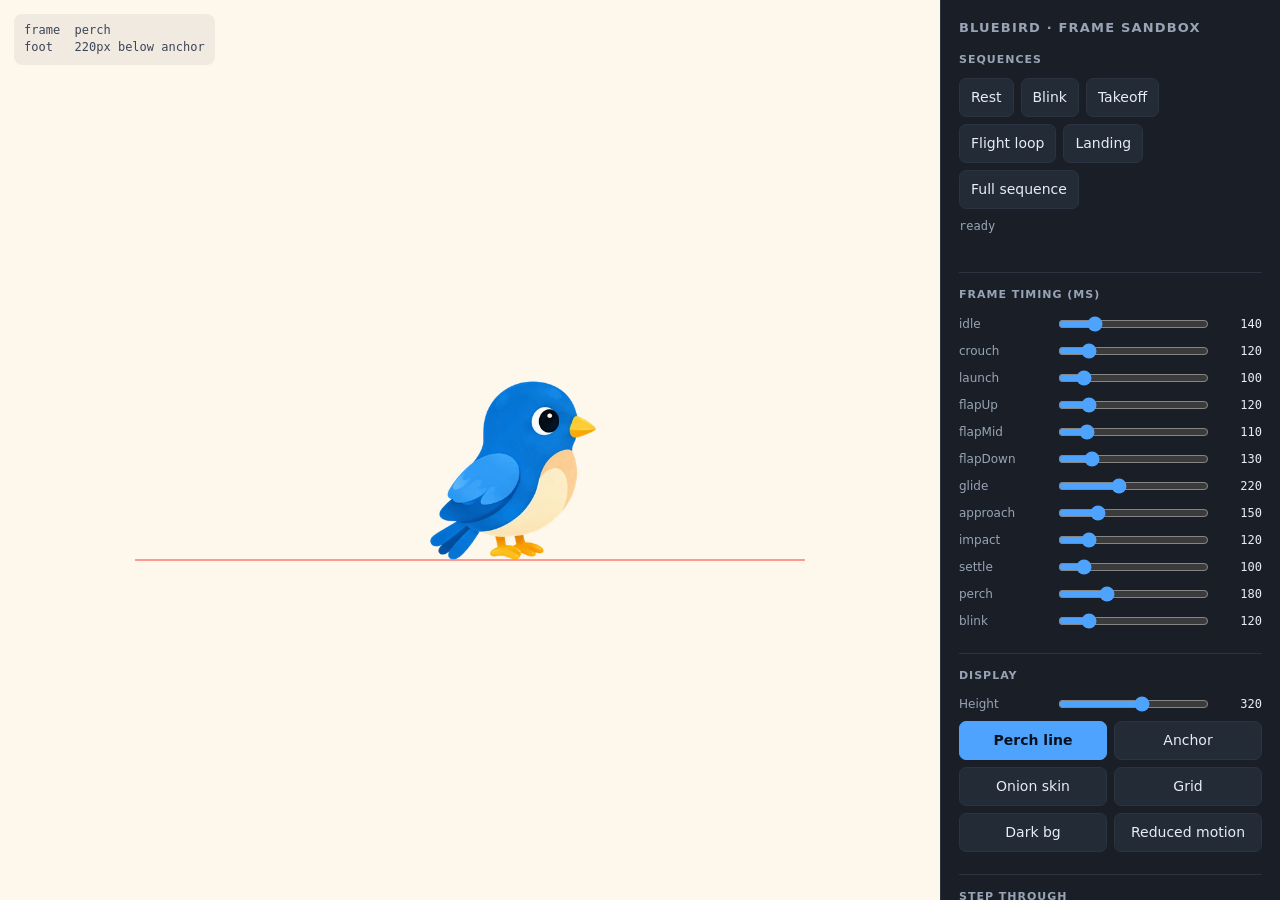
==== sandbox/index.html @ 8856bd6c "Bluebird Bakery: sprite pipeline, flight controller and one-page site - Bluebird sprite: source rend" ====
<!doctype html>
<html lang="en">
<head>
<meta charset="utf-8">
<meta name="viewport" content="width=device-width,initial-scale=1">
<title>Bluebird - frame animation sandbox</title>
<style>
  :root{
    --bg:#12151b; --panel:#1a1f27; --line:#2b3340; --ink:#e8edf5;
    --muted:#98a4b6; --accent:#4ea3ff; --stage:#fdf7ec; --h:320px;
  }
  *{box-sizing:border-box}
  body{margin:0;font:14px/1.5 ui-sans-serif,system-ui,-apple-system,"Segoe UI",Roboto,sans-serif;
       background:var(--bg);color:var(--ink);display:grid;grid-template-columns:1fr 340px;height:100vh}
  @media (max-width:900px){body{grid-template-columns:1fr;height:auto}}

  /* ---- stage ---- */
  #stage{position:relative;display:grid;place-items:center;background:var(--stage);overflow:hidden}
  #stage.dark{--stage:#141c26}
  #stage.grid{background-image:linear-gradient(rgba(0,0,0,.06) 1px,transparent 1px),
              linear-gradient(90deg,rgba(0,0,0,.06) 1px,transparent 1px);background-size:32px 32px}
  #birdWrap{position:relative;line-height:0}
  #bird{height:var(--h);width:auto;display:block}
  #onion{position:absolute;left:0;top:0;pointer-events:none;opacity:.26;display:none}
  #onion img{position:absolute;left:0;top:0;height:var(--h);width:auto}
  #stage.onion #onion{display:block}
  /* perch line sits where the current frame's feet make contact */
  #perchLine{position:absolute;left:-160px;right:-160px;height:2px;background:#ff4d4d;opacity:.55;display:none}
  #stage.perch #perchLine{display:block}
  #anchorDot{position:absolute;width:9px;height:9px;margin:-5px 0 0 -5px;border-radius:50%;
             background:#ff4d4d;box-shadow:0 0 0 2px #fff;display:none}
  #stage.anchor #anchorDot{display:block}
  #hud{position:absolute;top:14px;left:14px;white-space:pre;
       font:12px/1.45 ui-monospace,SFMono-Regular,Menlo,monospace;
       color:#3c4657;background:rgba(0,0,0,.05);padding:8px 10px;border-radius:8px}
  #stage.dark #hud{color:#9fb0c6}

  /* ---- panel ---- */
  #panel{background:var(--panel);border-left:1px solid var(--line);overflow-y:auto;padding:18px}
  h1{font-size:13px;letter-spacing:.09em;text-transform:uppercase;color:var(--muted);margin:0 0 14px}
  h2{font-size:11px;letter-spacing:.09em;text-transform:uppercase;color:var(--muted);
     margin:22px 0 10px;padding-top:14px;border-top:1px solid var(--line)}
  button{font:inherit;background:#232b36;color:var(--ink);border:1px solid var(--line);
         border-radius:7px;padding:8px 11px;cursor:pointer}
  button:hover{background:#2c3542;border-color:#3d4859}
  button.on{background:var(--accent);border-color:var(--accent);color:#08121e;font-weight:600}
  .row{display:flex;flex-wrap:wrap;gap:7px}
  .slider{display:grid;grid-template-columns:88px 1fr 46px;align-items:center;gap:9px;margin:7px 0}
  .slider label{font-size:12px;color:var(--muted)}
  .slider output{font:12px ui-monospace,Menlo,monospace;color:var(--ink);text-align:right}
  input[type=range]{width:100%;accent-color:var(--accent)}
  .toggles{display:grid;grid-template-columns:1fr 1fr;gap:7px}
  #status{font:12px ui-monospace,Menlo,monospace;color:var(--muted);margin-top:10px;min-height:2.6em}
  textarea{width:100%;height:150px;background:#0f1319;color:#cfe0f5;border:1px solid var(--line);
           border-radius:7px;padding:9px;font:11px/1.5 ui-monospace,Menlo,monospace;resize:vertical}
</style>
</head>
<body>
  <div id="stage" class="perch">
    <div id="hud">loading frames...</div>
    <div id="birdWrap">
      <div id="onion"></div>
      <img id="bird" alt="Bluebird">
      <div id="perchLine"></div>
      <div id="anchorDot"></div>
    </div>
  </div>

  <div id="panel">
    <h1>Bluebird &middot; frame sandbox</h1>

    <h2 style="border:0;padding:0;margin-top:0">Sequences</h2>
    <div class="row" id="seqRow">
      <button data-seq="rest">Rest</button>
      <button data-seq="blink">Blink</button>
      <button data-seq="takeoff">Takeoff</button>
      <button data-seq="flight" id="flightBtn">Flight loop</button>
      <button data-seq="landing">Landing</button>
      <button data-seq="full">Full sequence</button>
    </div>
    <div id="status">&mdash;</div>

    <h2>Frame timing (ms)</h2>
    <div id="timingSliders"></div>

    <h2>Display</h2>
    <div class="slider">
      <label for="sizeR">Height</label>
      <input type="range" id="sizeR" min="60" max="520" value="320">
      <output id="sizeV">320</output>
    </div>
    <div class="toggles">
      <button data-tog="perch" class="on">Perch line</button>
      <button data-tog="anchor">Anchor</button>
      <button data-tog="onion">Onion skin</button>
      <button data-tog="grid">Grid</button>
      <button data-tog="dark">Dark bg</button>
      <button id="rmBtn">Reduced motion</button>
    </div>

    <h2>Step through</h2>
    <div class="row" id="frameBtns"></div>

    <h2>Export tuned timing</h2>
    <div class="row"><button id="exportBtn">Copy JSON</button></div>
    <textarea id="exportOut" readonly></textarea>
  </div>

<script type="module">
import { loadFrames, DEFAULT_TIMING, SEQUENCES, REST_FRAME, buildFullSequence, FRAME_IDS }
  from './src/bluebirdFrames.js';
import { BluebirdAnimator } from './src/BluebirdAnimator.js';

const stage = document.getElementById('stage');
const birdEl = document.getElementById('bird');
const hud = document.getElementById('hud');
const statusEl = document.getElementById('status');
const perchLine = document.getElementById('perchLine');
const anchorDot = document.getElementById('anchorDot');

const timing = { ...DEFAULT_TIMING };
let frames, anim, flying = false, landRequested = false;

const systemReduced = matchMedia('(prefers-reduced-motion: reduce)').matches;

function say(msg){ statusEl.textContent = msg; }

/* Keeps the perch line and anchor dot pinned to the registration data, so the
   sandbox shows exactly what the motion system will later align to. */
function updateOverlays(frameId){
  const { canvas, anchor, frames: fr } = frames.registration;
  const h = birdEl.getBoundingClientRect().height || 320;
  const k = h / canvas.height;
  anchorDot.style.left = (anchor.x * k) + 'px';
  anchorDot.style.top  = (anchor.y * k) + 'px';
  const foot = fr[frameId] ? fr[frameId].footOffsetY : null;
  if (foot == null){
    perchLine.style.visibility = 'hidden';
  } else {
    perchLine.style.visibility = 'visible';
    perchLine.style.top = ((anchor.y + foot) * k) + 'px';
  }
  hud.textContent = 'frame  ' + frameId + '\n'
    + 'foot   ' + (foot == null ? 'airborne' : foot.toFixed(0) + 'px below anchor');
}

async function init(){
  frames = await loadFrames('./frames/');
  anim = new BluebirdAnimator(birdEl, { frames, timing, reducedMotion: systemReduced });
  anim.onFrame = updateOverlays;
  anim.setFrame(REST_FRAME);

  // onion skin: every frame stacked, to eyeball registration drift
  document.getElementById('onion').innerHTML =
    FRAME_IDS.map(function(id){ return '<img src="' + frames.srcOf(id) + '" alt="">'; }).join('');

  const fb = document.getElementById('frameBtns');
  fb.innerHTML = FRAME_IDS.map(function(id){
    return '<button data-frame="' + id + '">' + id + '</button>';
  }).join('');
  fb.onclick = function(e){
    const id = e.target.dataset.frame;
    if (!id) return;
    anim.stop(); flying = false; syncFlightBtn();
    anim.setFrame(id);
    say('held on "' + id + '"');
  };

  buildTimingSliders();
  say(systemReduced ? 'prefers-reduced-motion is ON - bird stays perched.' : 'ready');
}

function buildTimingSliders(){
  const box = document.getElementById('timingSliders');
  box.innerHTML = Object.keys(timing).map(function(k){
    return '<div class="slider">'
      + '<label for="t_' + k + '">' + k + '</label>'
      + '<input type="range" id="t_' + k + '" data-k="' + k + '" min="40" max="500" step="10" value="' + timing[k] + '">'
      + '<output id="o_' + k + '">' + timing[k] + '</output>'
      + '</div>';
  }).join('');
  box.oninput = function(e){
    const k = e.target.dataset.k;
    if (!k) return;
    timing[k] = Number(e.target.value);          // live object -> applies mid-playback
    document.getElementById('o_' + k).textContent = timing[k];
  };
}

/* ---- sequence driving ----
   The animator's requestStop() only affects a sequence that is looping *right
   now*. A land request that arrives mid-takeoff would therefore be dropped, and
   the bird would flap forever. So intent lives here, in the caller: we re-read
   landRequested at every sequence boundary. The real controller uses the same
   rule for its target perch. */
async function runFlight(){
  flying = true; landRequested = false; syncFlightBtn();

  say('takeoff...');
  await anim.play(SEQUENCES.takeoff);

  if (!landRequested){
    say('flying - loop runs until you stop it');
    const looping = anim.play(SEQUENCES.flightLoop, { loop: true });
    // A request that arrived during takeoff must still be honoured.
    if (landRequested) anim.requestStop();
    await looping;
  }

  say('landing...');
  await anim.play(SEQUENCES.landing);
  flying = false; landRequested = false; syncFlightBtn();
  say('perched');
}

function syncFlightBtn(){
  const b = document.getElementById('flightBtn');
  b.classList.toggle('on', flying);
  b.textContent = flying ? 'Land' : 'Flight loop';
}

document.getElementById('seqRow').onclick = async function(e){
  const seq = e.target.dataset.seq;
  if (!seq) return;

  if (seq === 'flight'){
    if (flying){
      say('finishing this wingbeat, then landing...');
      landRequested = true;
      anim.requestStop();
    } else runFlight();
    return;
  }

  flying = false; syncFlightBtn();
  if (seq === 'rest'){ anim.stop(); anim.setFrame(REST_FRAME); say('perched'); return; }
  if (seq === 'blink'){ say('blink'); await anim.play(SEQUENCES.blink); say('perched'); return; }
  if (seq === 'takeoff'){ say('takeoff'); await anim.play(SEQUENCES.takeoff); say('airborne (held)'); return; }
  if (seq === 'landing'){ say('landing'); await anim.play(SEQUENCES.landing); say('perched'); return; }
  if (seq === 'full'){
    say('full sequence: takeoff -> 4 wingbeats + glide -> landing');
    await anim.play(buildFullSequence(4, 3));
    say('perched');
  }
};

/* ---- display toggles ---- */
document.querySelector('.toggles').onclick = function(e){
  const t = e.target.dataset.tog;
  if (!t) return;
  stage.classList.toggle(t);
  e.target.classList.toggle('on', stage.classList.contains(t));
};

document.getElementById('rmBtn').onclick = function(e){
  anim.reducedMotion = !anim.reducedMotion;
  e.target.classList.toggle('on', anim.reducedMotion);
  if (anim.reducedMotion){ anim.stop(); flying = false; syncFlightBtn(); anim.setFrame(REST_FRAME); }
  say(anim.reducedMotion
    ? 'reduced motion: sequences resolve instantly, bird holds its pose'
    : 'reduced motion off');
};

const sizeR = document.getElementById('sizeR');
sizeR.oninput = function(){
  document.documentElement.style.setProperty('--h', sizeR.value + 'px');
  document.getElementById('sizeV').textContent = sizeR.value;
  if (anim && anim.currentFrame) updateOverlays(anim.currentFrame);
};

document.getElementById('exportBtn').onclick = function(){
  const json = JSON.stringify(timing, null, 2);
  document.getElementById('exportOut').value = json;
  if (navigator.clipboard) navigator.clipboard.writeText(json);
  say('timing copied - paste into DEFAULT_TIMING');
};

init().catch(function(err){
  hud.textContent = 'load failed: ' + err.message;
  say(String(err));
});
</script>
</body>
</html>
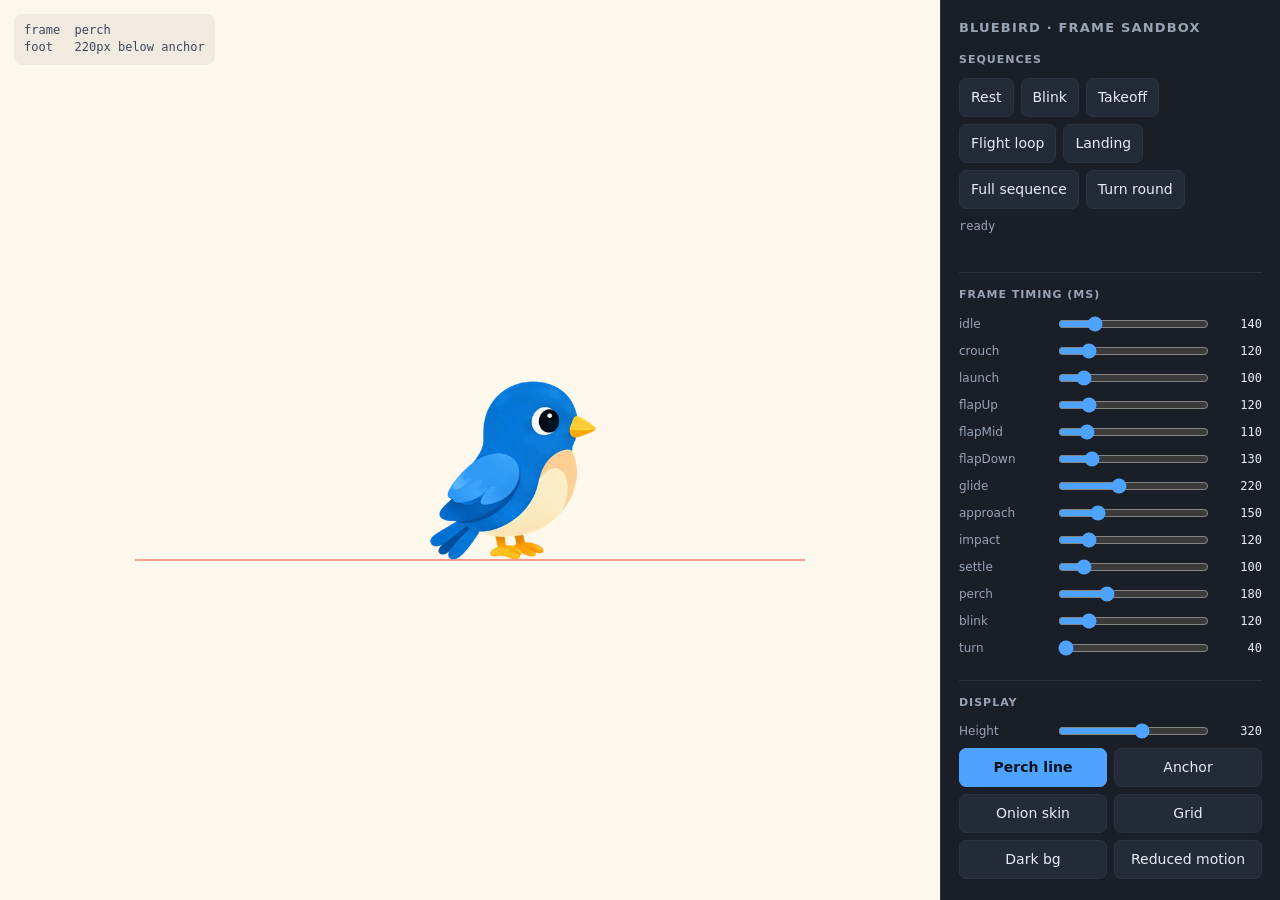
==== commit dcd36a42: "Bluebird: planted feet, real turn frames, and natural motion throughout - Pivots: frames are registe" ====
--- a/sandbox/index.html
+++ b/sandbox/index.html
@@ -77,6 +77,7 @@
       <button data-seq="flight" id="flightBtn">Flight loop</button>
       <button data-seq="landing">Landing</button>
       <button data-seq="full">Full sequence</button>
+      <button data-seq="turn">Turn round</button>
     </div>
     <div id="status">&mdash;</div>
 
@@ -107,7 +108,7 @@
   </div>
 
 <script type="module">
-import { loadFrames, DEFAULT_TIMING, SEQUENCES, REST_FRAME, buildFullSequence, FRAME_IDS }
+import { loadFrames, DEFAULT_TIMING, SEQUENCES, REST_FRAME, buildFullSequence, FRAME_IDS, OPTIONAL_FRAME_IDS }
   from './src/bluebirdFrames.js';
 import { BluebirdAnimator } from './src/BluebirdAnimator.js';
 
@@ -119,7 +120,7 @@
 const anchorDot = document.getElementById('anchorDot');
 
 const timing = { ...DEFAULT_TIMING };
-let frames, anim, flying = false, landRequested = false;
+let frames, anim, flying = false, landRequested = false, mirrored = false;
 
 const systemReduced = matchMedia('(prefers-reduced-motion: reduce)').matches;
 
@@ -155,7 +156,8 @@
     FRAME_IDS.map(function(id){ return '<img src="' + frames.srcOf(id) + '" alt="">'; }).join('');
 
   const fb = document.getElementById('frameBtns');
-  fb.innerHTML = FRAME_IDS.map(function(id){
+  const stepIds = FRAME_IDS.concat(OPTIONAL_FRAME_IDS.filter(function(id){ return frames.images[id]; }));
+  fb.innerHTML = stepIds.map(function(id){
     return '<button data-frame="' + id + '">' + id + '</button>';
   }).join('');
   fb.onclick = function(e){
@@ -237,6 +239,19 @@
   if (seq === 'blink'){ say('blink'); await anim.play(SEQUENCES.blink); say('perched'); return; }
   if (seq === 'takeoff'){ say('takeoff'); await anim.play(SEQUENCES.takeoff); say('airborne (held)'); return; }
   if (seq === 'landing'){ say('landing'); await anim.play(SEQUENCES.landing); say('perched'); return; }
+  if (seq === 'turn'){
+    if (!frames.hasTurn){ say('no turn frames - run tools/build_turn_frames.py'); return; }
+    say('turning');
+    await anim.play(SEQUENCES.turnOut);
+    // Mirror on the head-on frame, about the feet, exactly as the site does.
+    const front = frames.registration.frames['turn-front'];
+    mirrored = !mirrored;
+    birdEl.style.transformOrigin = (front.pivotX / frames.registration.canvas.width * 100) + '% 50%';
+    birdEl.style.transform = mirrored ? 'scaleX(-1)' : '';
+    await anim.play(SEQUENCES.turnIn.concat([[REST_FRAME, 'perch']]));
+    say('perched, facing ' + (mirrored ? 'left' : 'right'));
+    return;
+  }
   if (seq === 'full'){
     say('full sequence: takeoff -> 4 wingbeats + glide -> landing');
     await anim.play(buildFullSequence(4, 3));
